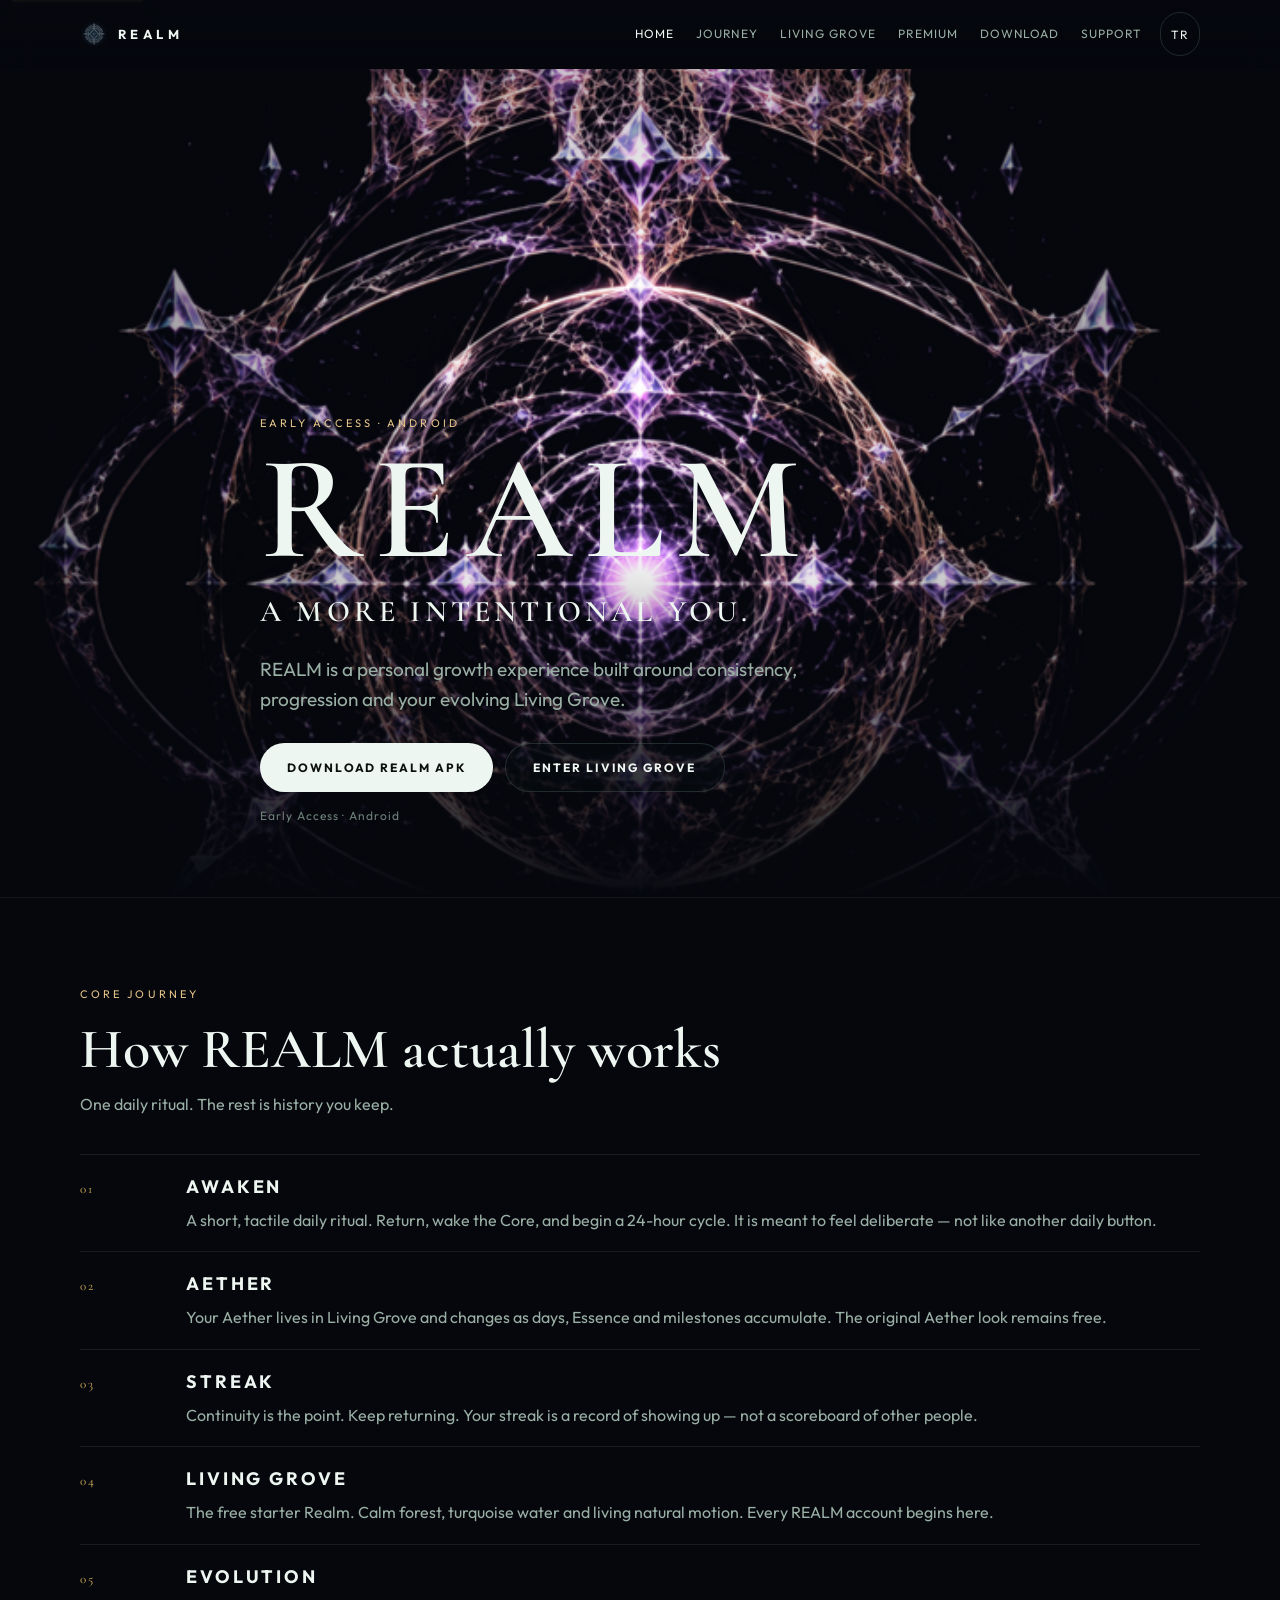
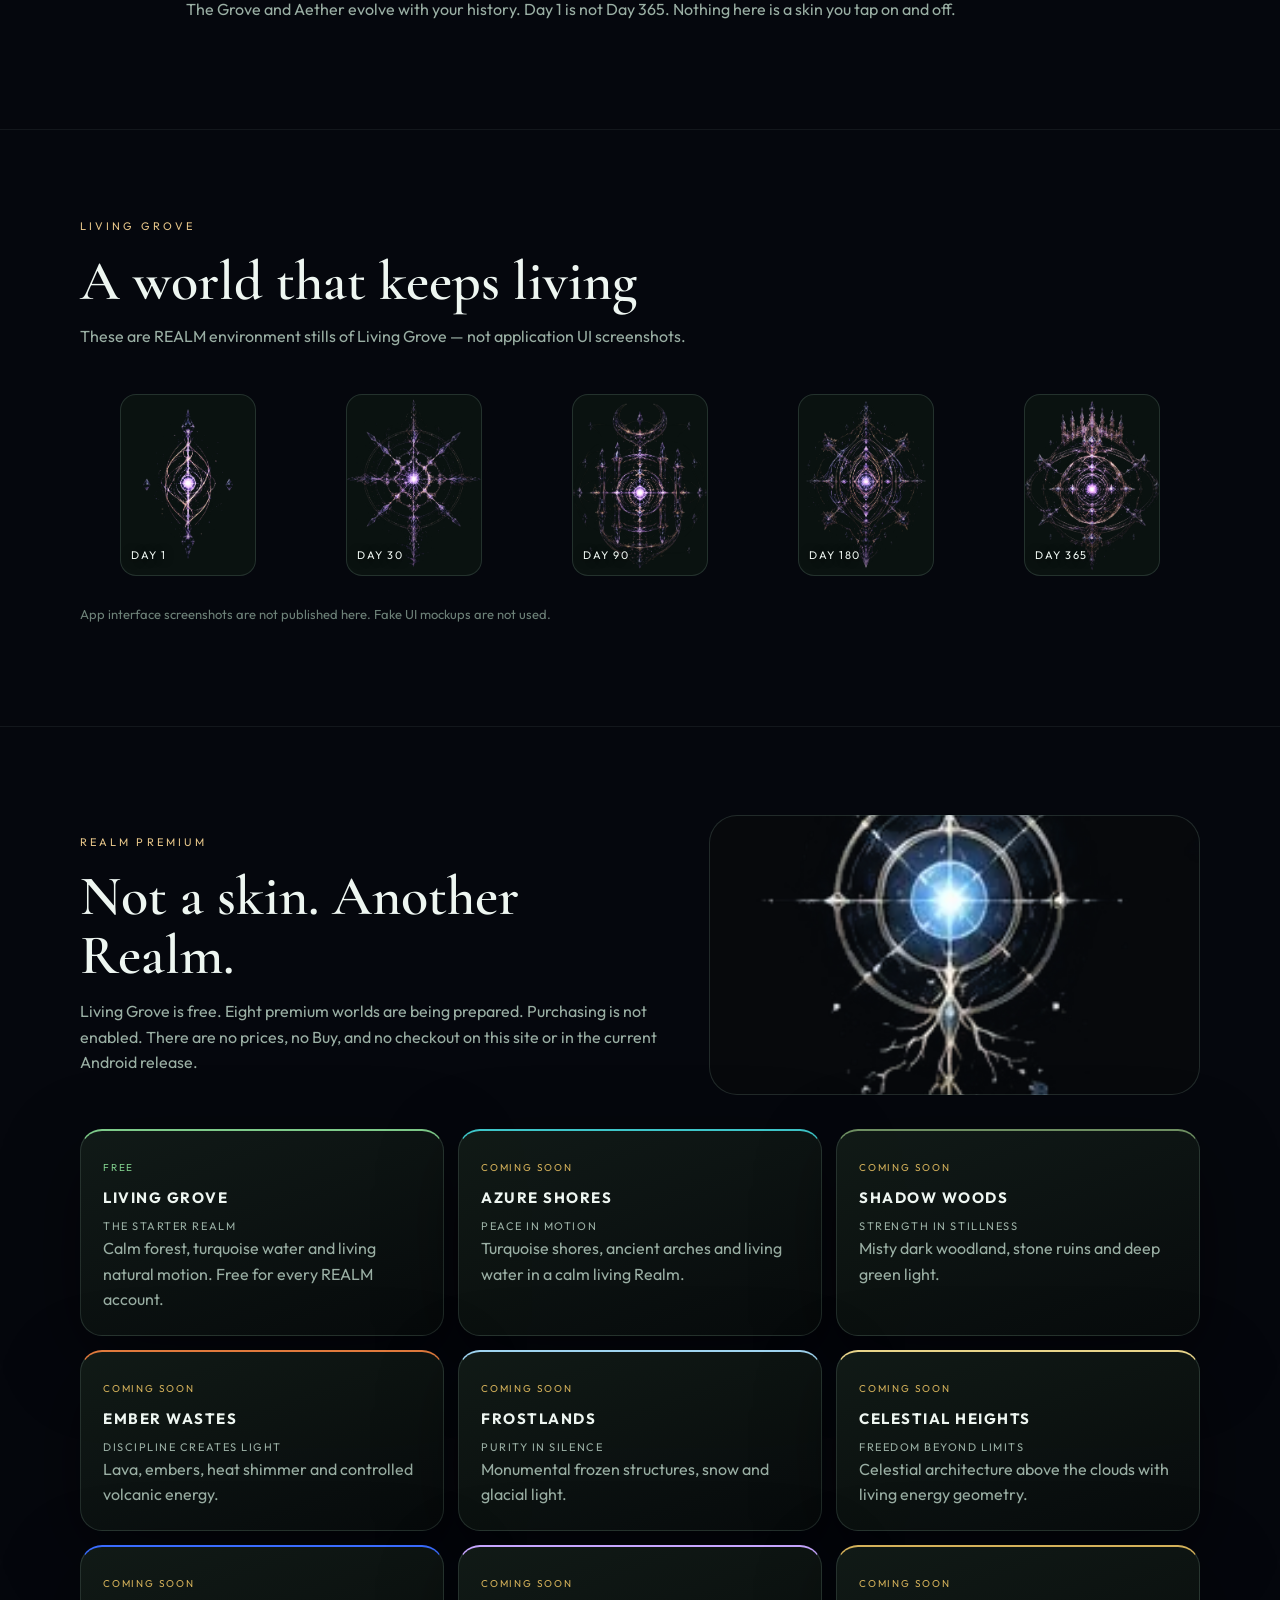
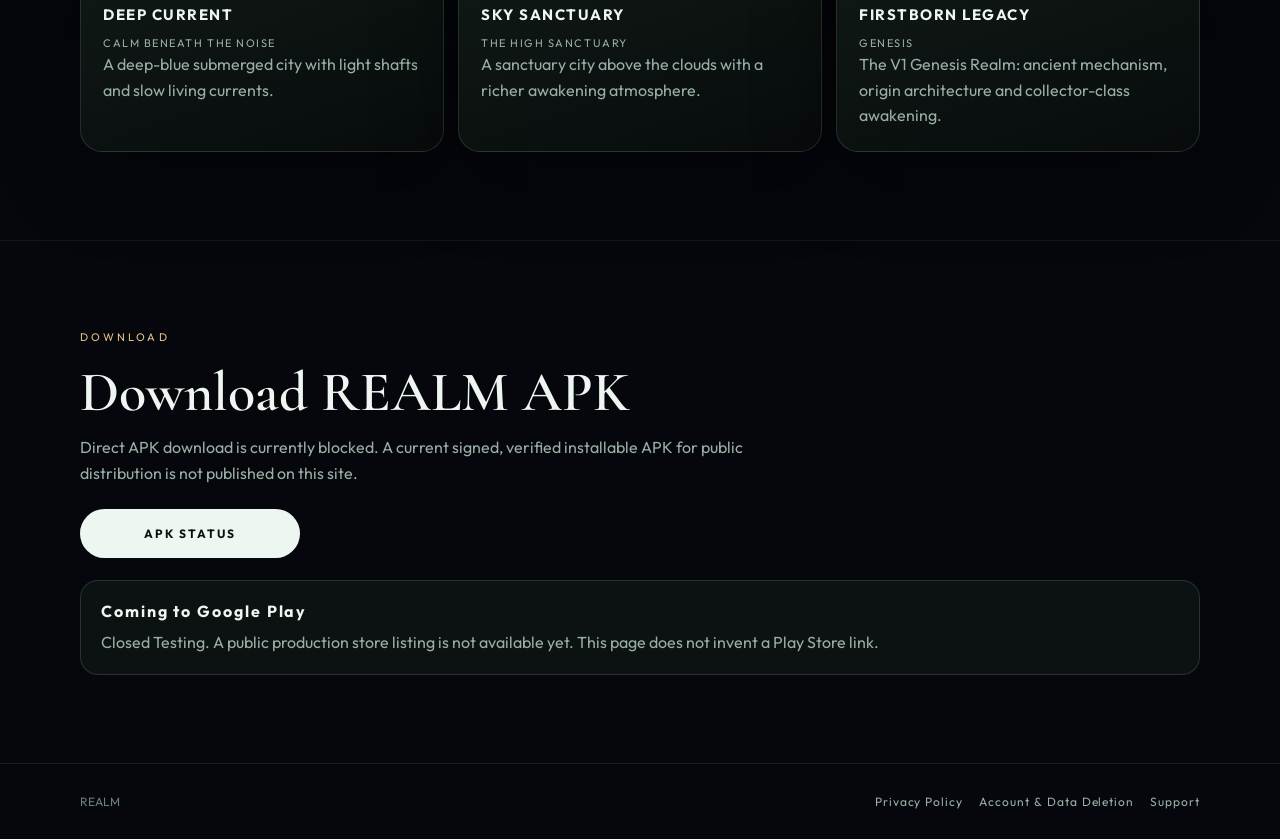
==== index.html @ 35841289 "Official REALM website (project path /realm/)" ====
<!doctype html>
<html lang="en">
<head>
  <meta charset="utf-8">
  <meta name="viewport" content="width=device-width, initial-scale=1, viewport-fit=cover">
  <title>REALM — A more intentional you</title>
  <meta name="description" content="REALM is a personal growth experience built around consistency, progression and your evolving Living Grove.">
  <meta name="theme-color" content="#05070d">
  <link rel="canonical" href="https://brokebrosol.github.io/realm/">
  <meta property="og:title" content="REALM — A more intentional you">
  <meta property="og:description" content="REALM is a personal growth experience built around consistency, progression and your evolving Living Grove.">
  <meta property="og:type" content="website">
  <meta property="og:url" content="https://brokebrosol.github.io/realm/">
  <meta property="og:image" content="https://brokebrosol.github.io/realm/assets/brand/og.png">
  <link rel="icon" href="./assets/brand/icon-512.png">
  <link rel="apple-touch-icon" href="./assets/brand/icon-512.png">
  <link rel="preconnect" href="https://fonts.googleapis.com">
  <link rel="preconnect" href="https://fonts.gstatic.com" crossorigin>
  <link href="https://fonts.googleapis.com/css2?family=Cormorant+Garamond:ital,wght@0,600;1,500&family=Outfit:wght@400;500;600;700&display=swap" rel="stylesheet">
  <link rel="stylesheet" href="./assets/site.css">
  
</head>
<body>

  <a class="skip" href="#content">Skip to content</a>
  <header class="site-header">
    <div class="wrap nav">
      <a class="brand" href="./">
        <img src="./assets/brand/icon-512.png" alt="" width="28" height="28">
        REALM
      </a>
      <nav class="nav-links" aria-label="Primary">
        <a href="./" aria-current="page" data-en="Home" data-tr="Ana Sayfa">Home</a><a href="./journey/" data-en="Journey" data-tr="Yolculuk">Journey</a><a href="./living-grove/" data-en="Living Grove" data-tr="Living Grove">Living Grove</a><a href="./premium/" data-en="Premium" data-tr="Premium">Premium</a><a href="./download/" data-en="Download" data-tr="İndir">Download</a><a href="./support/" data-en="Support" data-tr="Destek">Support</a>
        <button class="lang" type="button" aria-label="Switch language">TR</button>
      </nav>
      <button class="menu-btn" type="button" aria-expanded="false" data-en-aria="Open menu" data-tr-aria="Menüyü aç">Menu</button>
    </div>
    <nav class="drawer" aria-label="Mobile">
      <a href="./" aria-current="page" data-en="Home" data-tr="Ana Sayfa">Home</a><a href="./journey/" data-en="Journey" data-tr="Yolculuk">Journey</a><a href="./living-grove/" data-en="Living Grove" data-tr="Living Grove">Living Grove</a><a href="./premium/" data-en="Premium" data-tr="Premium">Premium</a><a href="./download/" data-en="Download" data-tr="İndir">Download</a><a href="./support/" data-en="Support" data-tr="Destek">Support</a>
    </nav>
  </header>

  <section class="hero" id="content">
    <div class="hero-bg"><img src="./assets/grove/day365.png" alt=""></div>
    <div class="wrap hero-copy">
      <p class="eyebrow" data-en="Early Access · Android" data-tr="Erken Erişim · Android">Early Access · Android</p>
      <h1>REALM</h1>
      <p class="intent" data-en="A MORE INTENTIONAL YOU." data-tr="DAHA BİLİNÇLİ BİR SEN.">A MORE INTENTIONAL YOU.</p>
      <p class="lede" data-en="REALM is a personal growth experience built around consistency, progression and your evolving Living Grove." data-tr="REALM; süreklilik, ilerleme ve gelişen Living Grove’un etrafında kurulu kişisel bir büyüme deneyimidir.">REALM is a personal growth experience built around consistency, progression and your evolving Living Grove.</p>
      <div class="cta-row">
        <a class="cta cta-primary" href="./download/" data-en="Download REALM APK" data-tr="REALM APK İndir">Download REALM APK</a>
        <a class="cta cta-ghost" href="./living-grove/" data-en="Enter Living Grove" data-tr="Living Grove’a bak">Enter Living Grove</a>
      </div>
      <span class="sub" data-en="Early Access · Android" data-tr="Erken Erişim · Android">Early Access · Android</span>
    </div>
  </section>

  <section class="section" id="journey">
    <div class="wrap">
      <p class="eyebrow">Core Journey</p>
      <h2 data-en="How REALM actually works" data-tr="REALM gerçekte nasıl işler">How REALM actually works</h2>
      <p class="lead" data-en="One daily ritual. The rest is history you keep." data-tr="Tek günlük ritüel. Gerisi, tuttuğun geçmiş.">One daily ritual. The rest is history you keep.</p>
      <div class="journey">
        <div class="step">
          <div class="step-index">01</div>
          <div>
            <h3>AWAKEN</h3>
            <p data-en="A short, tactile daily ritual. Return, wake the Core, and begin a 24-hour cycle. It is meant to feel deliberate — not like another daily button." data-tr="Kısa, dokunsal günlük bir ritüel. Geri dön, Core’u uyandır ve 24 saatlik döngüyü başlat. Sıradan bir günlük buton değil; bilinçli hissettirmek için tasarlandı.">A short, tactile daily ritual. Return, wake the Core, and begin a 24-hour cycle. It is meant to feel deliberate — not like another daily button.</p>
          </div>
        </div>
        <div class="step">
          <div class="step-index">02</div>
          <div>
            <h3>AETHER</h3>
            <p data-en="Your Aether lives in Living Grove and changes as days, Essence and milestones accumulate. The original Aether look remains free." data-tr="Aether’ın Living Grove’ta yaşar; günler, Essence ve kilometre taşları biriktikçe değişir. Orijinal Aether görünümü ücretsizdir.">Your Aether lives in Living Grove and changes as days, Essence and milestones accumulate. The original Aether look remains free.</p>
          </div>
        </div>
        <div class="step">
          <div class="step-index">03</div>
          <div>
            <h3>STREAK</h3>
            <p data-en="Continuity is the point. Keep returning. Your streak is a record of showing up — not a scoreboard of other people." data-tr="Mesele devamlılık. Geri dönmeye devam et. Serin, başkalarının skor tablosu değil; senin gelmiş olmanın kaydıdır.">Continuity is the point. Keep returning. Your streak is a record of showing up — not a scoreboard of other people.</p>
          </div>
        </div>
        <div class="step">
          <div class="step-index">04</div>
          <div>
            <h3>LIVING GROVE</h3>
            <p data-en="The free starter Realm. Calm forest, turquoise water and living natural motion. Every REALM account begins here." data-tr="Ücretsiz başlangıç Realm’i. Sakin orman, turkuaz su ve yaşayan doğal hareket. Her REALM hesabı burada başlar.">The free starter Realm. Calm forest, turquoise water and living natural motion. Every REALM account begins here.</p>
          </div>
        </div>
        <div class="step">
          <div class="step-index">05</div>
          <div>
            <h3>EVOLUTION</h3>
            <p data-en="The Grove and Aether evolve with your history. Day 1 is not Day 365. Nothing here is a skin you tap on and off." data-tr="Grove ve Aether, geçmişinle birlikte evrilir. 1. gün, 365. gün değildir. Burası açılıp kapanan bir skin değildir.">The Grove and Aether evolve with your history. Day 1 is not Day 365. Nothing here is a skin you tap on and off.</p>
          </div>
        </div>
      </div>
    </div>
  </section>

  <section class="section" id="grove">
    <div class="wrap">
      <p class="eyebrow">Living Grove</p>
      <h2 data-en="A world that keeps living" data-tr="Yaşamaya devam eden bir dünya">A world that keeps living</h2>
      <p class="lead" data-en="These are REALM environment stills of Living Grove — not application UI screenshots." data-tr="Bunlar Living Grove’un REALM ortam kareleridir — uygulama arayüzü ekran görüntüsü değildir.">These are REALM environment stills of Living Grove — not application UI screenshots.</p>
      <div class="still-grid">
        <figure class="still"><img src="./assets/grove/day1.png" alt="Living Grove, day 1 environment"><figcaption>DAY 1</figcaption></figure>
        <figure class="still"><img src="./assets/grove/day30.png" alt="Living Grove, day 30 environment"><figcaption>DAY 30</figcaption></figure>
        <figure class="still"><img src="./assets/grove/day90.png" alt="Living Grove, day 90 environment"><figcaption>DAY 90</figcaption></figure>
        <figure class="still"><img src="./assets/grove/day180.png" alt="Living Grove, day 180 environment"><figcaption>DAY 180</figcaption></figure>
        <figure class="still"><img src="./assets/grove/day365.png" alt="Living Grove, day 365 environment"><figcaption>DAY 365</figcaption></figure>
      </div>
      <p class="caption-note" data-en="App interface screenshots are not published here. Fake UI mockups are not used." data-tr="Uygulama arayüzü ekran görüntüleri burada yayımlanmıyor. Sahte arayüz mockup’ı kullanılmıyor.">App interface screenshots are not published here. Fake UI mockups are not used.</p>
    </div>
  </section>

  <section class="section" id="premium">
    <div class="wrap">
      <div class="premium-hero">
        <div>
          <p class="eyebrow">REALM Premium</p>
          <h2 data-en="Not a skin. Another Realm." data-tr="Bir skin değil. Başka bir Realm.">Not a skin. Another Realm.</h2>
          <p class="lead" data-en="Living Grove is free. Eight premium worlds are being prepared. Purchasing is not enabled. There are no prices, no Buy, and no checkout on this site or in the current Android release." data-tr="Living Grove ücretsizdir. Sekiz premium dünya hazırlanıyor. Satın alma açık değildir. Bu sitede ve mevcut Android sürümünde fiyat, Satın Al veya ödeme yoktur.">Living Grove is free. Eight premium worlds are being prepared. Purchasing is not enabled. There are no prices, no Buy, and no checkout on this site or in the current Android release.</p>
        </div>
        <div class="aether-orb" style="background-image:url('./assets/grove/aether-day7.webp')"></div>
      </div>
      <div class="grid">
        <article class="card" style="border-top: 2px solid #7ECB8A">
            <span class="tag free" data-en="FREE" data-tr="ÜCRETSİZ">FREE</span>
            <h3>LIVING GROVE</h3>
            <p class="motto" data-en="THE STARTER REALM" data-tr="BAŞLANGIÇ REALM’İ">THE STARTER REALM</p>
            <p data-en="Calm forest, turquoise water and living natural motion. Free for every REALM account." data-tr="Sakin orman, turkuaz su ve yaşayan doğal hareket. Her REALM hesabında ücretsiz.">Calm forest, turquoise water and living natural motion. Free for every REALM account.</p>
          </article>
<article class="card" style="border-top: 2px solid #3EC6C9">
            <span class="tag soon" data-en="COMING SOON" data-tr="YAKINDA">COMING SOON</span>
            <h3>AZURE SHORES</h3>
            <p class="motto" data-en="PEACE IN MOTION" data-tr="HAREKETTE HUZUR">PEACE IN MOTION</p>
            <p data-en="Turquoise shores, ancient arches and living water in a calm living Realm." data-tr="Turkuaz kıyılar, kadim kemerler ve hareket eden suyla sakin bir yaşayan Realm.">Turquoise shores, ancient arches and living water in a calm living Realm.</p>
          </article>
<article class="card" style="border-top: 2px solid #6E8F62">
            <span class="tag soon" data-en="COMING SOON" data-tr="YAKINDA">COMING SOON</span>
            <h3>SHADOW WOODS</h3>
            <p class="motto" data-en="STRENGTH IN STILLNESS" data-tr="DURULUKTA GÜÇ">STRENGTH IN STILLNESS</p>
            <p data-en="Misty dark woodland, stone ruins and deep green light." data-tr="Sisli koyu orman, taş kalıntılar ve derin yeşil ışık.">Misty dark woodland, stone ruins and deep green light.</p>
          </article>
<article class="card" style="border-top: 2px solid #E07A3D">
            <span class="tag soon" data-en="COMING SOON" data-tr="YAKINDA">COMING SOON</span>
            <h3>EMBER WASTES</h3>
            <p class="motto" data-en="DISCIPLINE CREATES LIGHT" data-tr="DİSİPLİN IŞIK YARATIR">DISCIPLINE CREATES LIGHT</p>
            <p data-en="Lava, embers, heat shimmer and controlled volcanic energy." data-tr="Lav, kor, ısı titreşimi ve kontrollü volkanik enerji.">Lava, embers, heat shimmer and controlled volcanic energy.</p>
          </article>
<article class="card" style="border-top: 2px solid #9FD4F0">
            <span class="tag soon" data-en="COMING SOON" data-tr="YAKINDA">COMING SOON</span>
            <h3>FROSTLANDS</h3>
            <p class="motto" data-en="PURITY IN SILENCE" data-tr="SESSİZLİKTE SAFLIK">PURITY IN SILENCE</p>
            <p data-en="Monumental frozen structures, snow and glacial light." data-tr="Buzla kaplı anıtsal yapılar, kar ve donmuş ışık.">Monumental frozen structures, snow and glacial light.</p>
          </article>
<article class="card" style="border-top: 2px solid #E8D48A">
            <span class="tag soon" data-en="COMING SOON" data-tr="YAKINDA">COMING SOON</span>
            <h3>CELESTIAL HEIGHTS</h3>
            <p class="motto" data-en="FREEDOM BEYOND LIMITS" data-tr="SINIRLARIN ÖTESİNDE ÖZGÜRLÜK">FREEDOM BEYOND LIMITS</p>
            <p data-en="Celestial architecture above the clouds with living energy geometry." data-tr="Bulutların üzerinde göksel mimari ve enerji geometrisi.">Celestial architecture above the clouds with living energy geometry.</p>
          </article>
<article class="card" style="border-top: 2px solid #3A6CFF">
            <span class="tag soon" data-en="COMING SOON" data-tr="YAKINDA">COMING SOON</span>
            <h3>DEEP CURRENT</h3>
            <p class="motto" data-en="CALM BENEATH THE NOISE" data-tr="GÜRÜLTÜNÜN ALTINDA SÜKUNET">CALM BENEATH THE NOISE</p>
            <p data-en="A deep-blue submerged city with light shafts and slow living currents." data-tr="Derin mavi sualtı şehri, ışık huzmeleri ve ağır akan yaşam.">A deep-blue submerged city with light shafts and slow living currents.</p>
          </article>
<article class="card" style="border-top: 2px solid #C7A6FF">
            <span class="tag soon" data-en="COMING SOON" data-tr="YAKINDA">COMING SOON</span>
            <h3>SKY SANCTUARY</h3>
            <p class="motto" data-en="THE HIGH SANCTUARY" data-tr="YÜKSEK TAPINAK">THE HIGH SANCTUARY</p>
            <p data-en="A sanctuary city above the clouds with a richer awakening atmosphere." data-tr="Bulutların üstünde kutsal şehir ve zenginleştirilmiş uyanış atmosferi.">A sanctuary city above the clouds with a richer awakening atmosphere.</p>
          </article>
<article class="card" style="border-top: 2px solid #D4B15A">
            <span class="tag soon" data-en="COMING SOON" data-tr="YAKINDA">COMING SOON</span>
            <h3>FIRSTBORN LEGACY</h3>
            <p class="motto" data-en="GENESIS" data-tr="GENESIS">GENESIS</p>
            <p data-en="The V1 Genesis Realm: ancient mechanism, origin architecture and collector-class awakening." data-tr="V1 Genesis Realm. Kadim mekanizma, köken mimarisi ve koleksiyon sınıfı uyanış.">The V1 Genesis Realm: ancient mechanism, origin architecture and collector-class awakening.</p>
          </article>
      </div>
    </div>
  </section>

  <section class="section" id="download">
    <div class="wrap">
      <p class="eyebrow">Download</p>
      <h2 data-en="Download REALM APK" data-tr="REALM APK İndir">Download REALM APK</h2>
      <p class="lead" data-en="Direct APK download is currently blocked. A current signed, verified installable APK for public distribution is not published on this site." data-tr="Doğrudan APK indirme şu anda kapalı. Bu sitede herkese açık dağıtım için güncel, imzalı ve doğrulanmış kurulabilir bir APK yayımlanmıyor.">Direct APK download is currently blocked. A current signed, verified installable APK for public distribution is not published on this site.</p>
      <div class="cta-row" style="margin-top:22px">
        <a class="cta cta-primary" href="./download/" data-en="APK status" data-tr="APK durumu">APK status</a>
      </div>
      <div class="play-box">
        <strong data-en="Coming to Google Play" data-tr="Google Play’e geliyor">Coming to Google Play</strong>
        <span data-en="Closed Testing. A public production store listing is not available yet. This page does not invent a Play Store link." data-tr="Kapalı test. Herkese açık production mağaza kaydı henüz yok. Bu sayfa sahte bir Play Store bağlantısı oluşturmaz.">Closed Testing. A public production store listing is not available yet. This page does not invent a Play Store link.</span>
      </div>
    </div>
  </section>

  <footer>
    <div class="wrap foot">
      <div>REALM</div>
      <nav>
        <a href="./privacy/" data-en="Privacy Policy" data-tr="Gizlilik Politikası">Privacy Policy</a>
        <a href="./delete-account/" data-en="Account & Data Deletion" data-tr="Hesap ve Veri Silme">Account & Data Deletion</a>
        <a href="./support/" data-en="Support" data-tr="Destek">Support</a>
      </nav>
    </div>
  </footer>
  <script src="./assets/site.js"></script>
</body>
</html>
---- assets/site.css ----
:root {
  --bg: #05070d;
  --bg-2: #08110e;
  --forest: #0c1a14;
  --panel: rgba(8, 14, 16, 0.78);
  --panel-solid: #101816;
  --text: #eef6f1;
  --muted: #9aafa4;
  --faint: #6d8178;
  --line: rgba(176, 214, 196, 0.16);
  --teal: #7ecb8a;
  --water: #3ec6c9;
  --gold: #d4b15a;
  --gold-soft: #e6c589;
  --danger: #c9896a;
  --shadow: 0 24px 80px rgba(0, 0, 0, 0.45);
  --radius: 22px;
  --font-display: "Cormorant Garamond", "Times New Roman", serif;
  --font-body: "Outfit", system-ui, sans-serif;
  --max: 1120px;
}

* { box-sizing: border-box; }
html { scroll-behavior: smooth; }
html, body { margin: 0; padding: 0; }
body {
  color: var(--text);
  background: var(--bg);
  font: 16px/1.6 var(--font-body);
  min-height: 100%;
  overflow-x: hidden;
}
img { max-width: 100%; display: block; }
a { color: inherit; }
button, [role="button"] { cursor: pointer; }
button { font-family: inherit; }

.skip {
  position: absolute;
  left: 12px;
  top: -40px;
  background: var(--gold);
  color: #14110a;
  padding: 8px 12px;
  z-index: 20;
}
.skip:focus { top: 12px; }

.wrap {
  width: min(var(--max), calc(100% - 36px));
  margin: 0 auto;
}

.site-header {
  position: sticky;
  top: 0;
  z-index: 30;
  backdrop-filter: blur(18px);
  background: linear-gradient(180deg, rgba(5, 7, 13, 0.92), rgba(5, 7, 13, 0.72) 70%, transparent);
  border-bottom: 1px solid transparent;
}
.nav {
  display: flex;
  align-items: center;
  justify-content: space-between;
  min-height: 68px;
  gap: 16px;
  padding-top: env(safe-area-inset-top);
}
.brand {
  display: inline-flex;
  align-items: center;
  gap: 10px;
  text-decoration: none;
  letter-spacing: 0.34em;
  font-weight: 700;
  font-size: 13px;
}
.brand img, .brand svg {
  width: 28px;
  height: 28px;
}
.nav-links {
  display: flex;
  align-items: center;
  gap: 2px;
  flex-wrap: wrap;
  justify-content: flex-end;
}
.nav-links a, .lang, .menu-btn {
  color: var(--muted);
  text-decoration: none;
  font-size: 12px;
  letter-spacing: 0.08em;
  text-transform: uppercase;
  padding: 10px 10px;
  min-height: 44px;
  display: inline-flex;
  align-items: center;
  background: none;
  border: 0;
  white-space: nowrap;
}
.nav-links a[aria-current="page"], .nav-links a:hover {
  color: var(--text);
}
.lang {
  border: 1px solid var(--line);
  border-radius: 999px;
  color: var(--text);
  margin-left: 6px;
}
.menu-btn { display: none; }

.hero {
  position: relative;
  min-height: 92vh;
  display: grid;
  align-items: end;
  overflow: hidden;
  isolation: isolate;
}
.hero-bg {
  position: absolute;
  inset: 0;
  z-index: -2;
  overflow: hidden;
  background: #05070d;
}
.hero-bg img {
  position: absolute;
  inset: 0;
  width: 100%;
  height: 100%;
  object-fit: cover;
  object-position: center 42%;
}
.hero-bg::before {
  content: "";
  position: absolute;
  inset: 0;
  background:
    linear-gradient(180deg, rgba(5,7,13,0.18) 0%, rgba(5,7,13,0.08) 32%, rgba(5,7,13,0.55) 68%, var(--bg) 100%),
    linear-gradient(90deg, rgba(5,7,13,0.35), transparent 38%, transparent 72%, rgba(5,7,13,0.25));
  pointer-events: none;
}
.hero-bg::after {
  content: "";
  position: absolute;
  inset: auto 0 0 0;
  height: 42%;
  background: linear-gradient(180deg, transparent, var(--bg));
}
.hero-copy {
  padding: 120px 0 72px;
  max-width: 760px;
}
.eyebrow {
  color: var(--gold-soft);
  font-size: 11px;
  letter-spacing: 0.28em;
  text-transform: uppercase;
  margin: 0 0 16px;
}
.hero h1 {
  font-family: var(--font-display);
  font-size: clamp(64px, 16vw, 148px);
  line-height: 0.82;
  letter-spacing: 0.08em;
  margin: 0 0 18px;
  font-weight: 600;
}
.intent {
  font-family: var(--font-display);
  font-size: clamp(20px, 3vw, 30px);
  font-style: normal;
  font-weight: 600;
  letter-spacing: 0.14em;
  text-transform: uppercase;
  color: var(--text);
  margin: 0 0 18px;
}
.lede {
  color: var(--muted);
  font-size: clamp(16px, 2vw, 19px);
  max-width: 560px;
  margin: 0 0 28px;
}
.cta-row {
  display: flex;
  flex-wrap: wrap;
  gap: 12px;
  align-items: center;
}
.cta {
  display: inline-flex;
  align-items: center;
  justify-content: center;
  min-height: 48px;
  min-width: 220px;
  padding: 14px 26px;
  border-radius: 999px;
  text-decoration: none;
  font-size: 12px;
  font-weight: 700;
  letter-spacing: 0.16em;
  text-transform: uppercase;
  border: 1px solid transparent;
}
.cta-primary {
  background: var(--text);
  color: #0b100e;
}
.cta-primary:hover { filter: brightness(1.06); }
.cta-ghost {
  border-color: var(--line);
  color: var(--text);
  background: rgba(8, 14, 16, 0.45);
}
.cta[aria-disabled="true"], .cta.blocked {
  opacity: 0.55;
  pointer-events: none;
}
.sub {
  display: block;
  margin-top: 14px;
  color: var(--faint);
  font-size: 12px;
  letter-spacing: 0.08em;
}

.section {
  padding: 88px 0;
  border-top: 1px solid rgba(176, 214, 196, 0.08);
}
.section h2 {
  font-family: var(--font-display);
  font-size: clamp(32px, 6vw, 56px);
  line-height: 1.05;
  margin: 0 0 14px;
  font-weight: 600;
}
.lead { color: var(--muted); max-width: 680px; margin: 0; }

.grid {
  display: grid;
  grid-template-columns: repeat(3, 1fr);
  gap: 14px;
  margin-top: 34px;
}
.grid-2 { grid-template-columns: repeat(2, 1fr); }
.grid-4 { grid-template-columns: repeat(4, 1fr); }

.card {
  background: linear-gradient(160deg, rgba(18, 28, 24, 0.92), rgba(8, 12, 12, 0.92));
  border: 1px solid var(--line);
  border-radius: var(--radius);
  padding: 22px;
  min-height: 168px;
  box-shadow: var(--shadow);
}
.card h3 {
  margin: 8px 0 8px;
  letter-spacing: 0.1em;
  font-size: 15px;
}
.card p { color: var(--muted); margin: 0; }
.tag {
  font-size: 10px;
  letter-spacing: 0.18em;
  color: var(--water);
  text-transform: uppercase;
}
.tag.free { color: var(--teal); }
.tag.soon { color: var(--gold); }
.motto {
  color: var(--gold-soft);
  font-size: 11px;
  letter-spacing: 0.14em;
  margin: 0 0 8px;
}

.journey {
  display: grid;
  gap: 0;
  margin-top: 36px;
}
.step {
  display: grid;
  grid-template-columns: 88px 1fr;
  gap: 18px;
  align-items: start;
  padding: 18px 0;
  border-top: 1px solid rgba(176, 214, 196, 0.1);
}
.step-index {
  font-family: var(--font-display);
  color: var(--gold);
  letter-spacing: 0.18em;
  font-size: 13px;
  padding-top: 6px;
}
.step h3 {
  margin: 0 0 6px;
  letter-spacing: 0.16em;
  font-size: 18px;
}
.step p { margin: 0; color: var(--muted); }

.still-grid {
  display: grid;
  grid-template-columns: repeat(5, 1fr);
  gap: 10px;
  margin-top: 28px;
}
.still {
  position: relative;
  overflow: hidden;
  border-radius: 16px;
  min-height: 180px;
  border: 1px solid var(--line);
  background: #0a1210;
}
.still img {
  width: 100%;
  height: 180px;
  object-fit: cover;
  object-position: center 40%;
}
.still figcaption {
  position: absolute;
  left: 10px;
  bottom: 10px;
  font-size: 11px;
  letter-spacing: 0.14em;
  color: var(--text);
  text-shadow: 0 1px 8px #000;
}
.caption-note {
  margin-top: 12px;
  color: var(--faint);
  font-size: 13px;
}

.premium-hero {
  display: grid;
  grid-template-columns: 1.1fr 0.9fr;
  gap: 28px;
  align-items: center;
}
.aether-orb {
  border-radius: 28px;
  overflow: hidden;
  border: 1px solid var(--line);
  min-height: 280px;
  background: #07090c center/cover no-repeat;
}
.aether-orb img {
  width: 100%;
  height: 100%;
  min-height: 280px;
  object-fit: cover;
}

.play-box, .notice {
  margin-top: 22px;
  padding: 18px 20px;
  border: 1px solid var(--line);
  border-radius: 18px;
  background: rgba(16, 24, 22, 0.7);
  color: var(--muted);
}
.play-box strong, .notice strong { color: var(--text); display: block; letter-spacing: 0.12em; margin-bottom: 6px; }
.warn { color: var(--gold-soft); }

.legal {
  width: min(780px, calc(100% - 36px));
  margin: 0 auto;
  padding: 36px 0 96px;
}
.legal h1 {
  font-family: var(--font-display);
  font-size: clamp(36px, 7vw, 56px);
  margin: 8px 0 12px;
}
.legal h2 {
  margin-top: 32px;
  font-size: 15px;
  letter-spacing: 0.14em;
  text-transform: uppercase;
}
.legal p, .legal li { color: var(--muted); }
.legal a { color: var(--gold-soft); }
.meta-line { color: var(--faint); font-size: 13px; }

.page-hero {
  padding: 56px 0 12px;
}
.page-hero h1 {
  font-family: var(--font-display);
  font-size: clamp(40px, 8vw, 72px);
  margin: 0 0 12px;
}

footer {
  border-top: 1px solid rgba(176, 214, 196, 0.1);
  padding: 28px 0 calc(28px + env(safe-area-inset-bottom));
  color: var(--faint);
  font-size: 12px;
}
.foot {
  display: flex;
  justify-content: space-between;
  gap: 18px;
  flex-wrap: wrap;
  align-items: center;
}
.foot nav { display: flex; flex-wrap: wrap; gap: 8px 16px; }
.foot a { color: var(--muted); text-decoration: none; letter-spacing: 0.08em; }
.foot a:hover { color: var(--text); }

.drawer {
  display: none;
}

@media (max-width: 900px) {
  .grid, .grid-2, .grid-4, .still-grid, .premium-hero {
    grid-template-columns: 1fr;
  }
  .still-grid { grid-template-columns: 1fr 1fr; }
  .still img { height: 150px; }
  .hero { min-height: 86vh; }
  .hero-copy { padding: 84px 0 56px; }
}

@media (max-width: 760px) {
  .nav-links { display: none; }
  .menu-btn { display: inline-flex; }
  .drawer {
    display: none;
    position: absolute;
    left: 0; right: 0;
    background: rgba(5, 7, 13, 0.96);
    border-bottom: 1px solid var(--line);
    padding: 8px 18px 18px;
  }
  .drawer.open { display: grid; }
  .drawer a {
    min-height: 44px;
    display: flex;
    align-items: center;
    text-decoration: none;
    letter-spacing: 0.16em;
    text-transform: uppercase;
    font-size: 13px;
    color: var(--text);
    border-top: 1px solid rgba(176, 214, 196, 0.08);
  }
  .step { grid-template-columns: 1fr; gap: 6px; }
  .cta { width: 100%; }
  .wrap { width: min(var(--max), calc(100% - 28px)); }
}

@media (prefers-reduced-motion: reduce) {
  html { scroll-behavior: auto; }
  * { transition: none !important; }
}
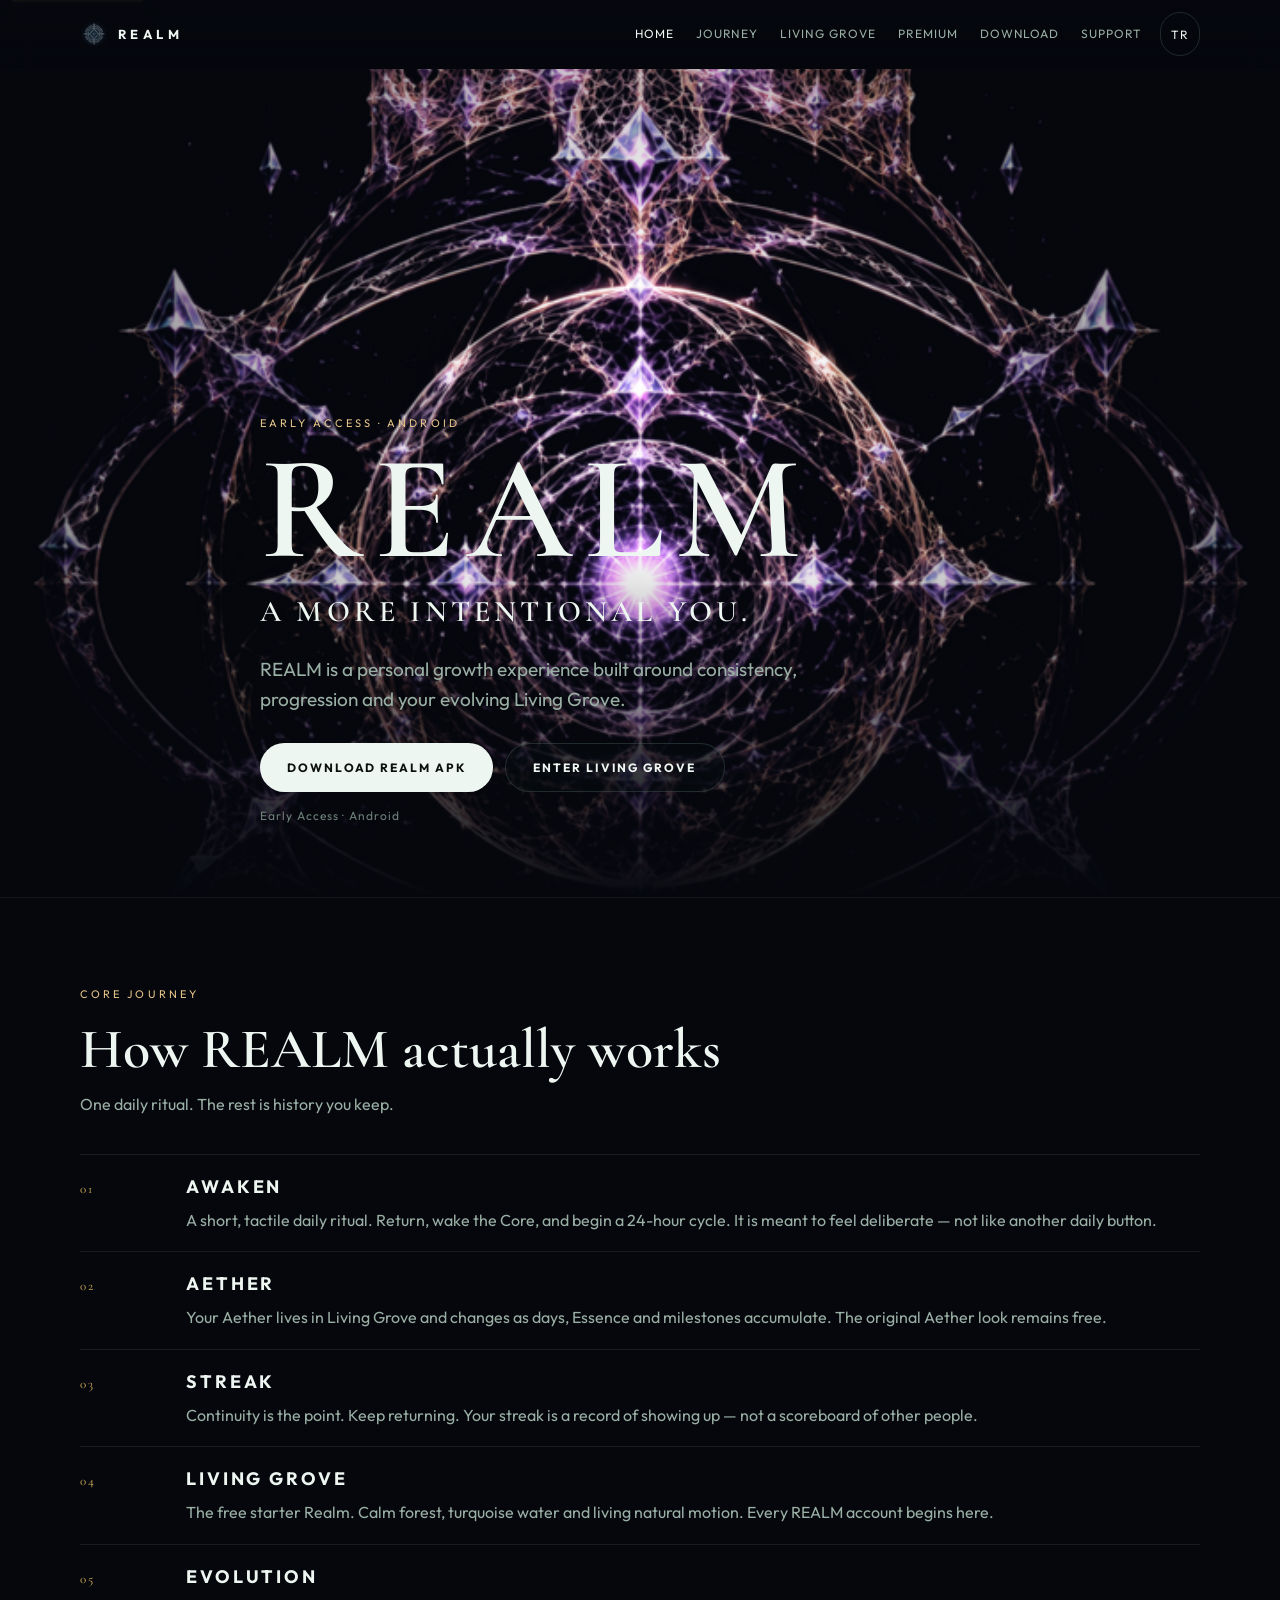
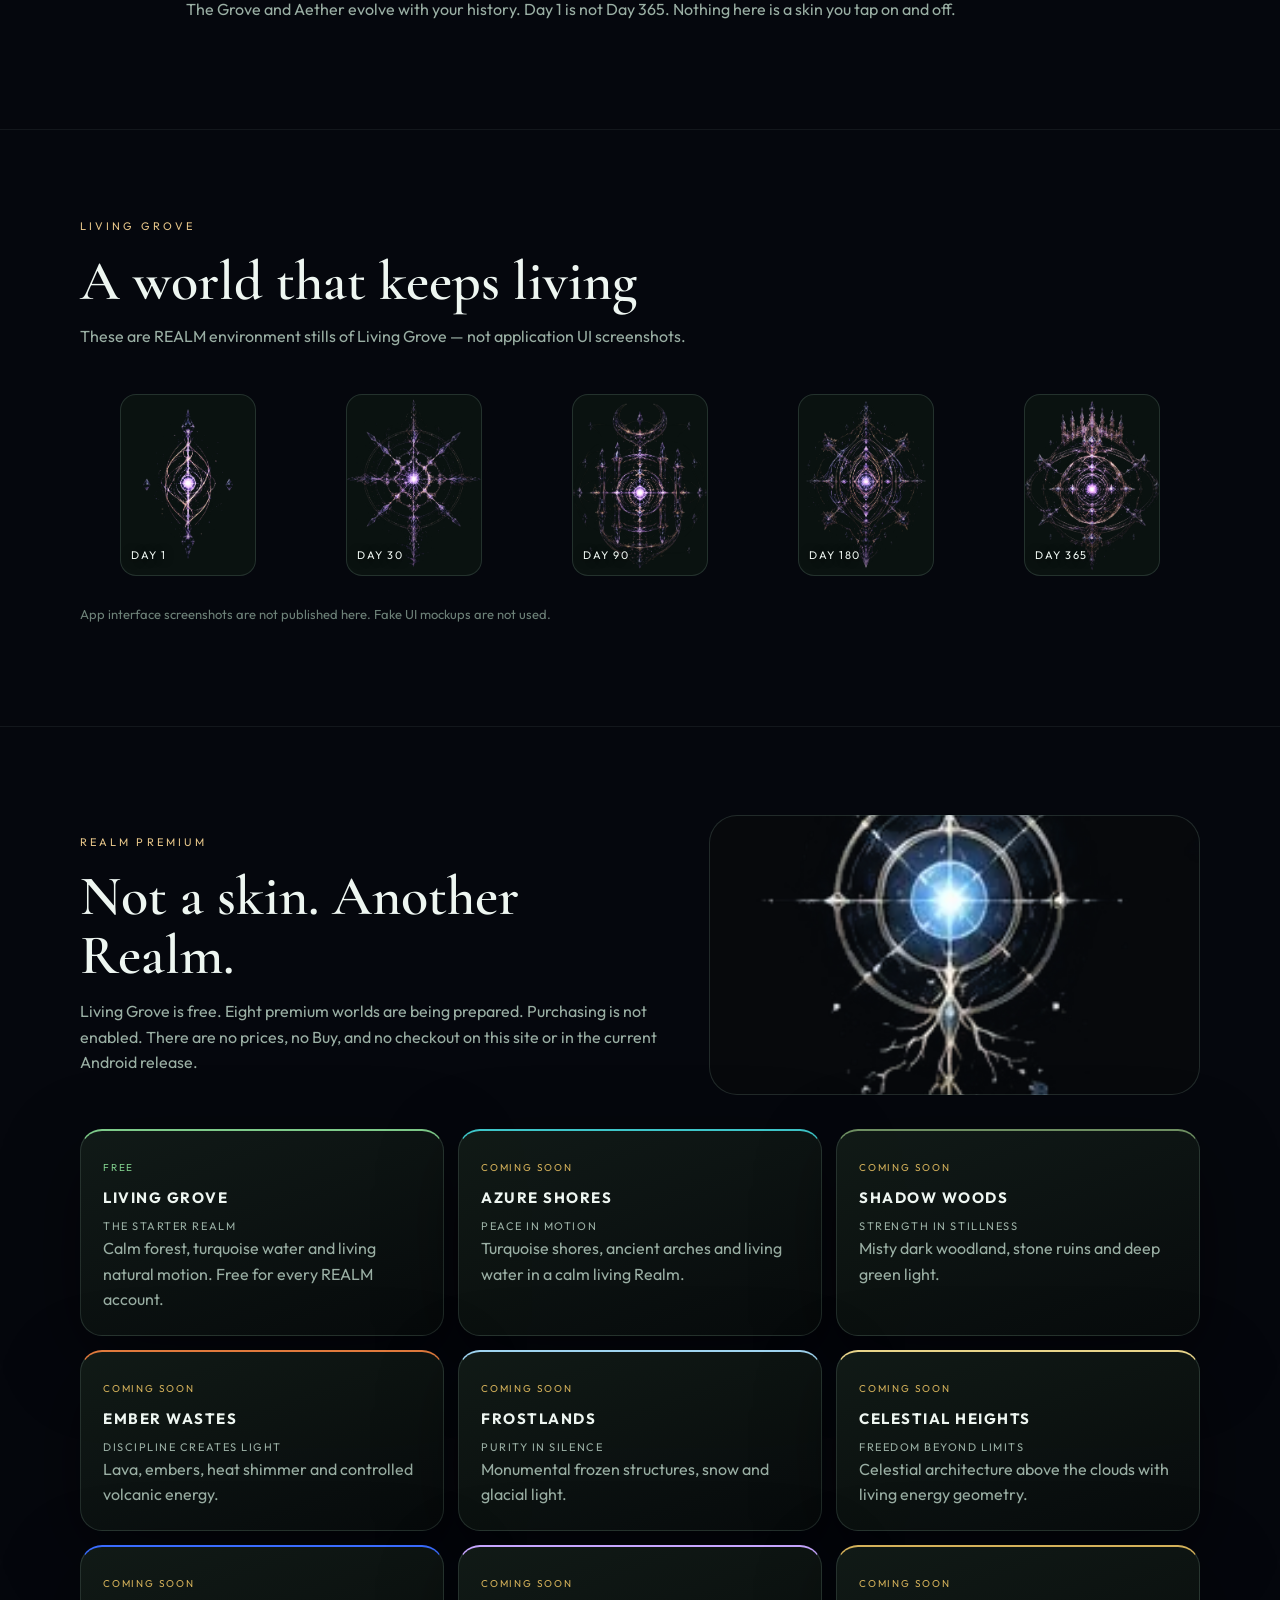
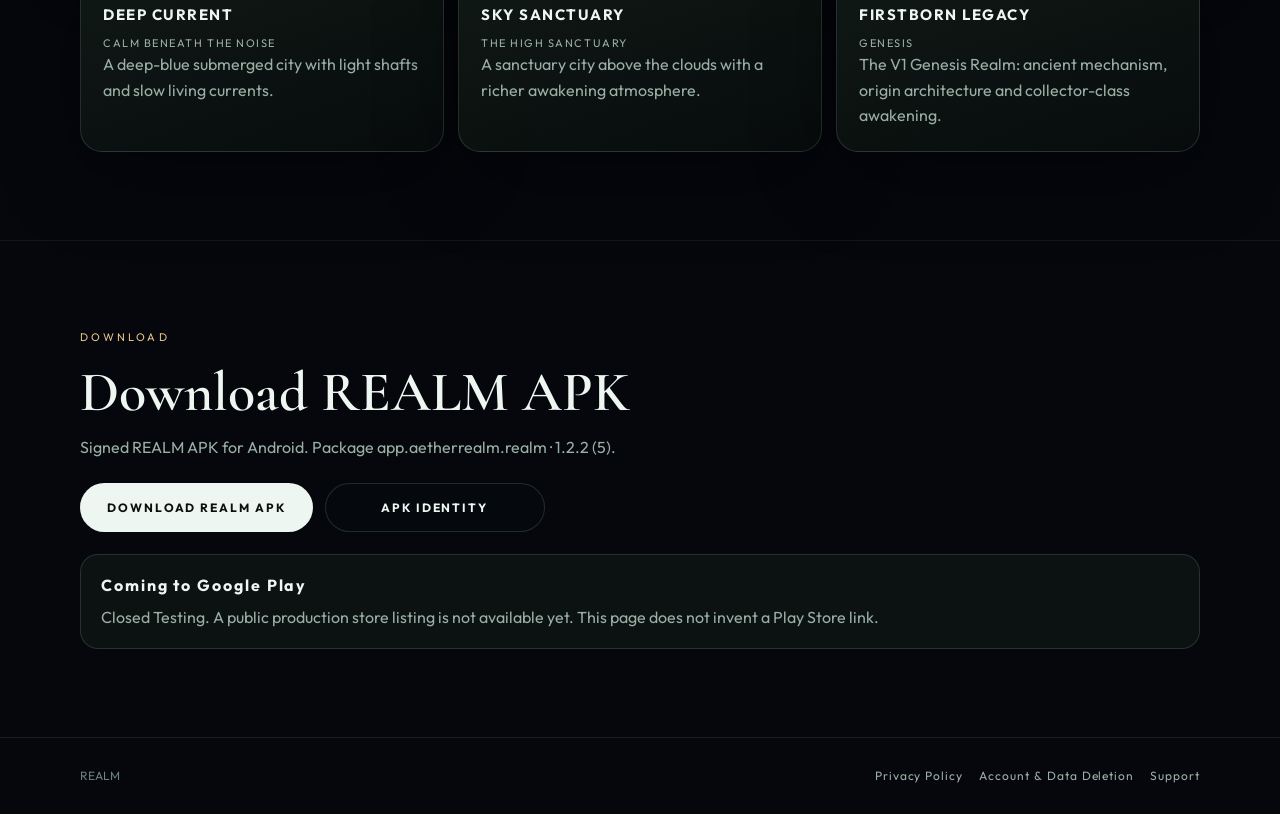
==== commit ccdd9d15: "Publish verified REALM 1.2.2 (5) Play APK download" ====
--- a/index.html
+++ b/index.html
@@ -48,7 +48,7 @@
       <p class="intent" data-en="A MORE INTENTIONAL YOU." data-tr="DAHA BİLİNÇLİ BİR SEN.">A MORE INTENTIONAL YOU.</p>
       <p class="lede" data-en="REALM is a personal growth experience built around consistency, progression and your evolving Living Grove." data-tr="REALM; süreklilik, ilerleme ve gelişen Living Grove’un etrafında kurulu kişisel bir büyüme deneyimidir.">REALM is a personal growth experience built around consistency, progression and your evolving Living Grove.</p>
       <div class="cta-row">
-        <a class="cta cta-primary" href="./download/" data-en="Download REALM APK" data-tr="REALM APK İndir">Download REALM APK</a>
+        <a class="cta cta-primary" href="https://github.com/BrokeBroSOL/realm/releases/download/play-1.2.2-5/REALM-Play-app.aetherrealm.realm-1.2.2%2B5.apk" data-en="Download REALM APK" data-tr="REALM APK İndir">Download REALM APK</a>
         <a class="cta cta-ghost" href="./living-grove/" data-en="Enter Living Grove" data-tr="Living Grove’a bak">Enter Living Grove</a>
       </div>
       <span class="sub" data-en="Early Access · Android" data-tr="Erken Erişim · Android">Early Access · Android</span>
@@ -189,9 +189,10 @@
     <div class="wrap">
       <p class="eyebrow">Download</p>
       <h2 data-en="Download REALM APK" data-tr="REALM APK İndir">Download REALM APK</h2>
-      <p class="lead" data-en="Direct APK download is currently blocked. A current signed, verified installable APK for public distribution is not published on this site." data-tr="Doğrudan APK indirme şu anda kapalı. Bu sitede herkese açık dağıtım için güncel, imzalı ve doğrulanmış kurulabilir bir APK yayımlanmıyor.">Direct APK download is currently blocked. A current signed, verified installable APK for public distribution is not published on this site.</p>
+      <p class="lead" data-en="Signed REALM APK for Android. Package app.aetherrealm.realm · 1.2.2 (5)." data-tr="Android için imzalı REALM APK. Paket app.aetherrealm.realm · 1.2.2 (5).">Signed REALM APK for Android. Package app.aetherrealm.realm · 1.2.2 (5).</p>
       <div class="cta-row" style="margin-top:22px">
-        <a class="cta cta-primary" href="./download/" data-en="APK status" data-tr="APK durumu">APK status</a>
+        <a class="cta cta-primary" href="https://github.com/BrokeBroSOL/realm/releases/download/play-1.2.2-5/REALM-Play-app.aetherrealm.realm-1.2.2%2B5.apk" data-en="Download REALM APK" data-tr="REALM APK İndir">Download REALM APK</a>
+        <a class="cta cta-ghost" href="./download/" data-en="APK identity" data-tr="APK kimliği">APK identity</a>
       </div>
       <div class="play-box">
         <strong data-en="Coming to Google Play" data-tr="Google Play’e geliyor">Coming to Google Play</strong>
